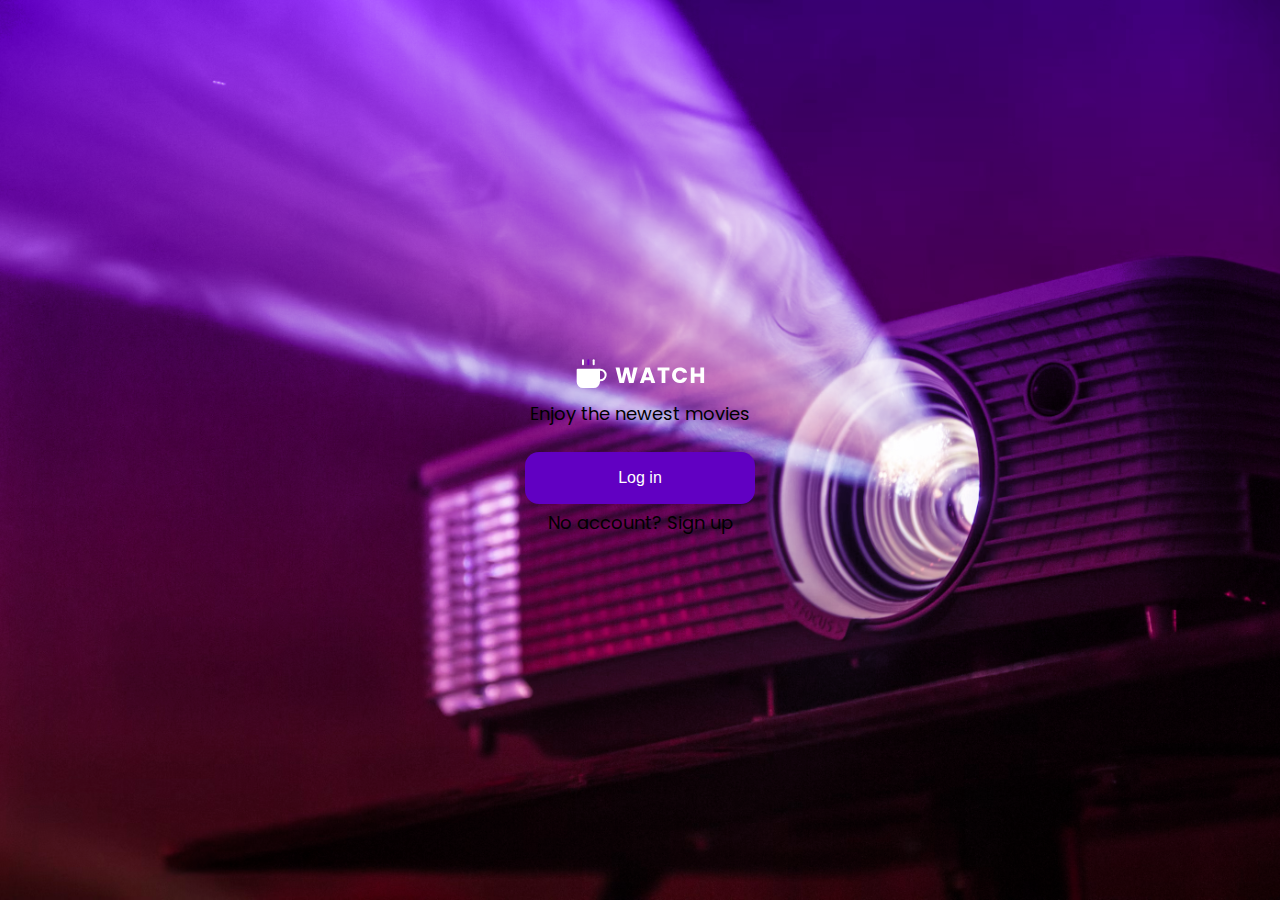
==== logout.html @ ccb49da8 "ajsutes e adicionando telas" ====
<!DOCTYPE html>
<html lang="en">

<head>
    <meta charset="UTF-8">
    <meta name="viewport" content="width=device-width, initial-scale=1.0">
    <link rel="preconnect" href="https://fonts.googleapis.com">
    <link rel="preconnect" href="https://fonts.gstatic.com" crossorigin>
    <link href="https://fonts.googleapis.com/css2?family=Poppins:wght@400;500&display=swap" rel="stylesheet">
    <link rel="stylesheet" href="./src/styles/style.css">
    <link rel="stylesheet" href="./src/styles/logout.css">
    <title>Watch</title>
</head>

<body>
    <main class="main-logout">
        <div class="centro">
            <a href="index.html"><img src="./src/img/logo.svg" alt="Logotipo Watch"></a>
            <p>Enjoy the newest movies</p>
        </div>
        <div class="centro">
            <a class="botao" href="play-action.html">Log in</a>
            <p>No account? Sign up</p>
        </div>
    </main>
</body>

</html>
---- src/styles/style.css ----
@import url('./resete.css');

:root {
    --purple: #6100C2;
    --light-purple: #7900C2;
    --dark: #21201E;
    --white: #FFFFFF;
    --gray: #969696;
}

html,
body {
    height: 100%;
    background-color: var(--dark);
}

.container {
    display: flex;
    height: 100%;
}

.sidebar {
    box-shadow: -40px 0px 73px #6100C2;
    width: 15%;
}

.sidebar nav {
    height: 100%;
    display: flex;
    flex-direction: column;
    justify-content: space-around;
}

.sidebar nav ul {
    margin-left: 40px;
    display: flex;
    flex-direction: column;
    gap: 30px;
}

.sidebar nav ul li {
    display: flex;
}

.sidebar nav ul li a {
    display: flex;
    gap: 10px;
    align-items: center;
    color: var(--white);
    font-size: 16px;
}

.sidebar nav ul li a:hover {
    font-weight: bold;
}

.content {
    overflow-y: auto;
    max-height: 100vh;
    width: 100%;
}

.banner {
    display: flex;
    flex-direction: column;
    padding: 30px;
    color: var(--white);
    font-family: 'Poppins', sans-serif;
    background: url('./../img/backgroundImage.avif');
    background-size: 100% 376px;
    background-repeat: no-repeat;
    width: 100%;
}

.menus {
    display: flex;
    justify-content: space-between;
    align-items: center;
}

.menus ul {
    display: flex;
    gap: 40px;
}

.menus ul li a {
    display: flex;
    gap: 10px;
    align-items: center;
}

.filme-selecionado {
    display: flex;
    margin-top: 100px;
    font-family: 'Poppins', sans-serif;
    gap: 20px;
    flex-direction: column;
}

.filme-selecionado h1 {
    font-size: 48px;
    font-weight: bolder;
}

.filme-selecionado p {
    font-size: 14px;
}

.filme-selecionado .buttons {
    display: flex;
    gap: 20px;
}

.filme-selecionado .buttons a {
    padding: 17px 24px;
    background-color: var(--purple);
    color: var(--white);
    border-radius: 14px;
}


/* trends */

.trending {
    padding: 30px;
    color: var(--white);
    font-family: 'Poppins', sans-serif;
}

.trending h2 {
    font-size: 20px;
    margin-bottom: 16px;
}

.trending .cards {
    display: flex;
    justify-content: space-between;
    gap: 20px;
}

.trending .cards .card {
    position: relative;
    width: 255px;
    height: 301px;
    background: url('./../img/pista.avif') no-repeat center / cover;
    border-radius: 20px;
    border: 1px solid var(--gray);
}

.trending .cards .card .backgroundImage {
    width: 100%;
    height: 100%;
    z-index: -1;
    border-radius: 20px;
}

.trending .cards .card .botao-like {
    position: absolute;
    right: 20px;
    top: 20px;
}

.trending .cards .card .description {
    position: absolute;
    bottom: 0px;
    width: 100%;
    height: 86px;
    padding: 20px;
    background-color: rgba(255, 255, 255, 0.5);
    border-radius: 0 0 20px 20px;
    /* filter: blur(20px); */
}

.trending .cards .card .description h3 {
    font-size: 16px;
    color: var(--dark);
}

.trending .cards .card .description p {
    font-size: 14px;
    color: var(--dark);
}
---- src/styles/logout.css ----
.main-logout {
    background: linear-gradient(#6100C2, transparent), url('../img/projetor.avif') no-repeat center;
    background-size: cover;
    width: 100%;
    height: 100%;
    display: flex;
    flex-direction: column;
    justify-content: center;
    align-items: center;
    gap: 20px;
    background-blend-mode: color;
}

.main-logout .centro {
    display: flex;
    flex-direction: column;
    justify-content: center;
    align-items: center;
}

.main-logout .centro p {
    font-size: 18px;
    font-family: Poppins, sans-serif;
    margin: 5px auto;
}

.main-logout .centro .botao {
    padding: 17px 24px;
    background-color: var(--purple);
    color: var(--white);
    border-radius: 14px;
    width: 230px;
    text-align: center;
}
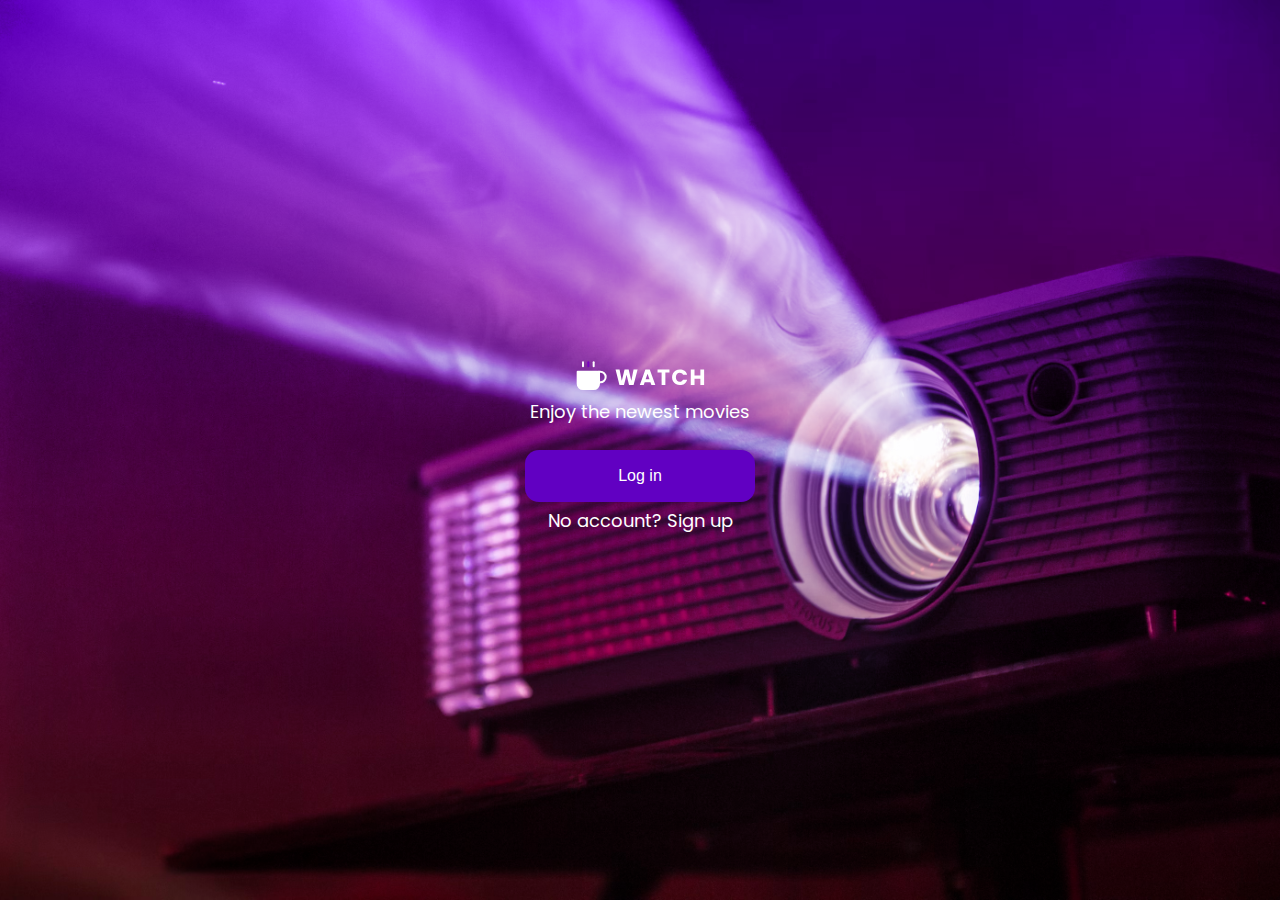
==== commit 0e7b0340: "ajsutes" ====
--- a/logout.html
+++ b/logout.html
@@ -15,11 +15,11 @@
 <body>
     <main class="main-logout">
         <div class="centro">
-            <a href="index.html"><img src="./src/img/logo.svg" alt="Logotipo Watch"></a>
+            <img src="./src/img/logo.svg" alt="Logotipo Watch">
             <p>Enjoy the newest movies</p>
         </div>
         <div class="centro">
-            <a class="botao" href="play-action.html">Log in</a>
+            <a class="botao" href="index.html">Log in</a>
             <p>No account? Sign up</p>
         </div>
     </main>
--- a/src/styles/style.css
+++ b/src/styles/style.css
@@ -140,7 +140,7 @@
 
 .trending .cards .card {
     position: relative;
-    width: 255px;
+    width: 270px;
     height: 301px;
     background: url('./../img/pista.avif') no-repeat center / cover;
     border-radius: 20px;
--- a/src/styles/logout.css
+++ b/src/styles/logout.css
@@ -22,6 +22,7 @@
     font-size: 18px;
     font-family: Poppins, sans-serif;
     margin: 5px auto;
+    color: var(--white);
 }
 
 .main-logout .centro .botao {
